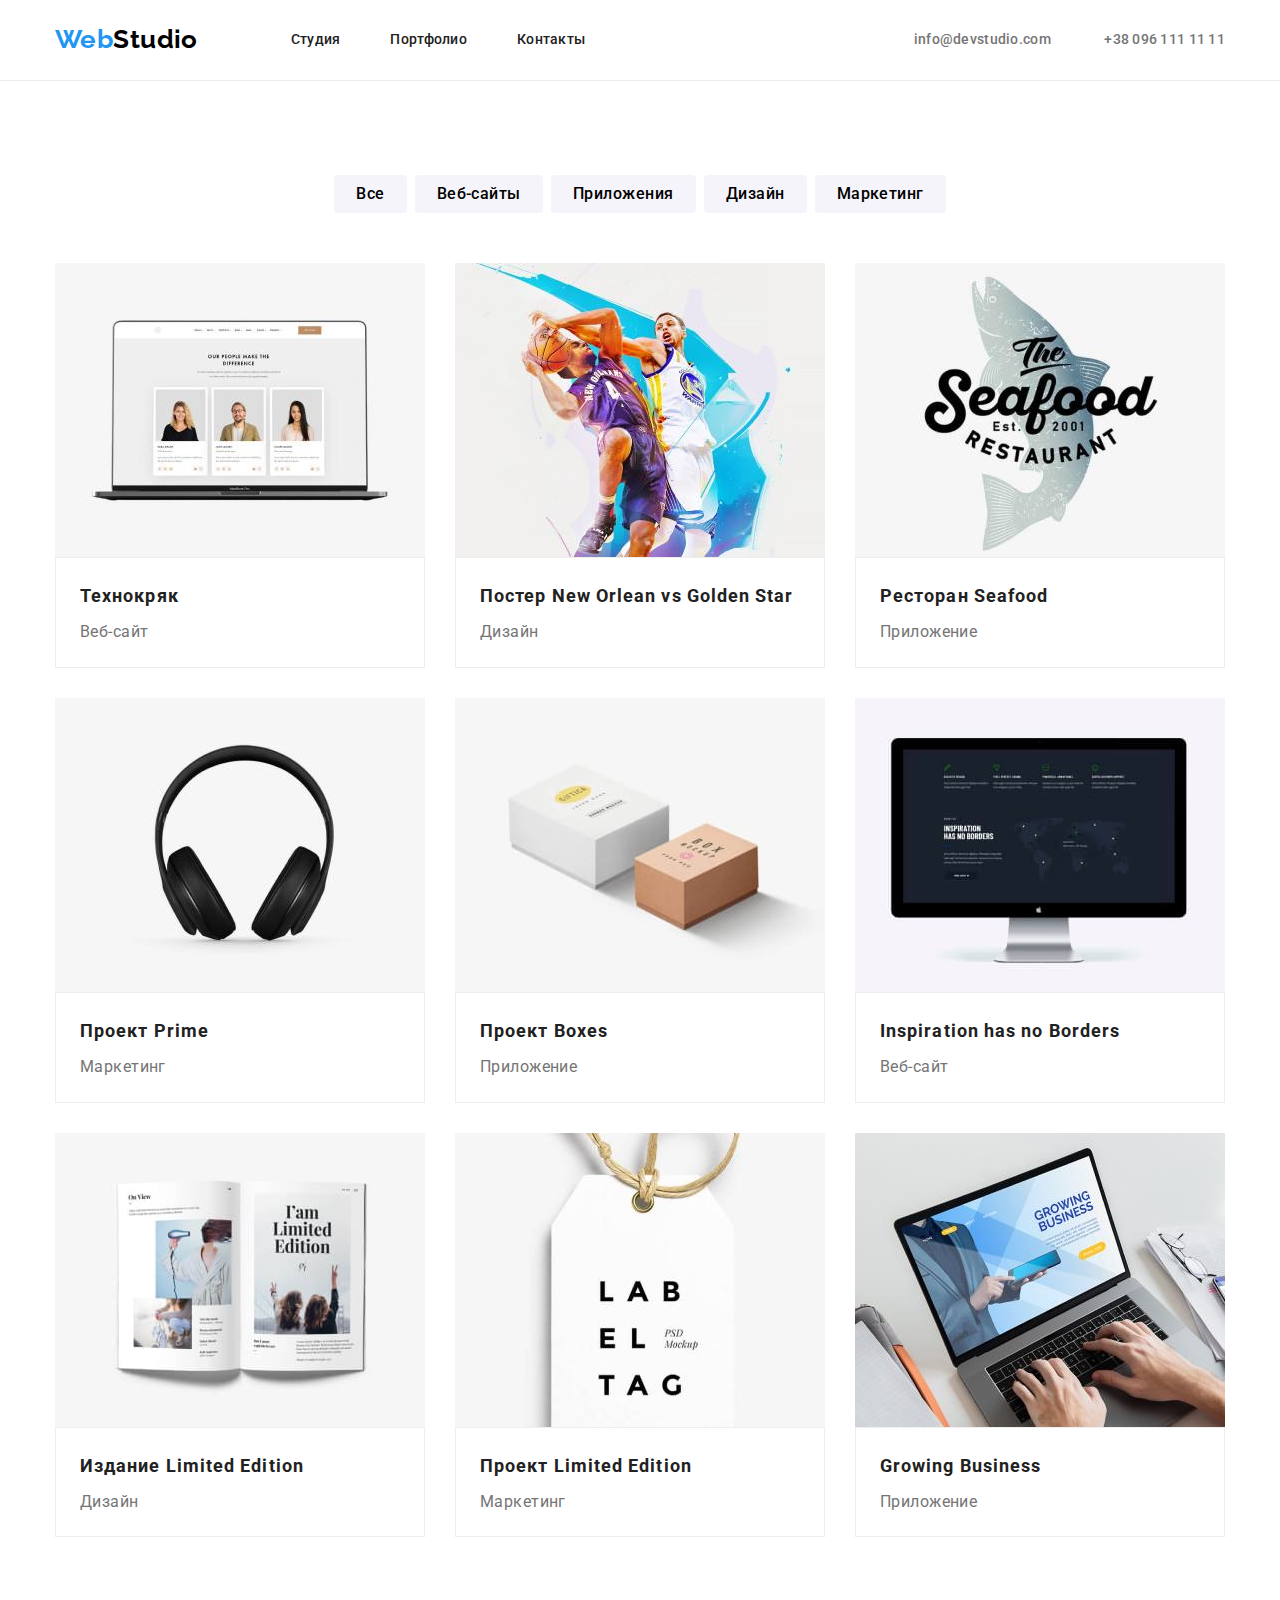
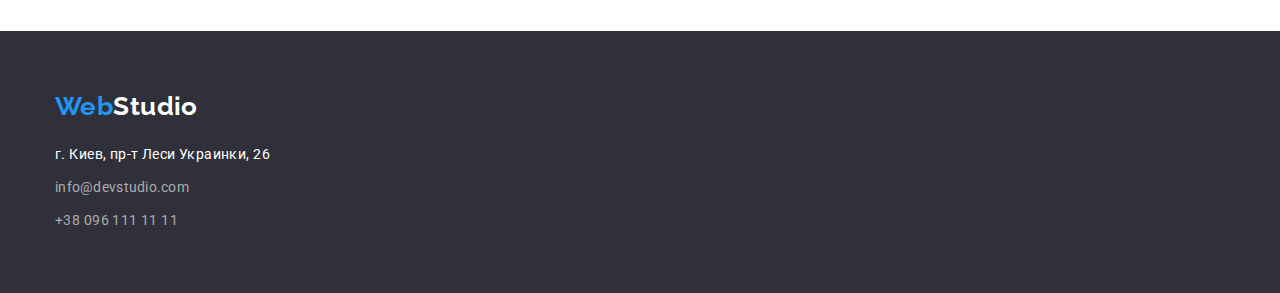
==== portfolio.html @ 9ea6a888 "Копия домашней работы номер 3" ====
<!DOCTYPE html>
<html lang="ru">

<head>
    <meta charset="UTF-8">
    <meta http-equiv="X-UA-Compatible" content="IE=edge">
    <meta name="viewport" content="width=device-width, initial-scale=1.0">
    <title>Портфолио</title>
    <link rel="preconnect" href="https://fonts.googleapis.com">
    <link rel="preconnect" href="https://fonts.gstatic.com" crossorigin>
    <link
        href="https://fonts.googleapis.com/css2?family=Raleway:wght@700&family=Roboto:wght@400;500;700;900&display=swap"
        rel="stylesheet">
    <link rel="stylesheet" href="https://cdnjs.cloudflare.com/ajax/libs/modern-normalize/1.1.0/modern-normalize.css"
        integrity="sha512-Y0MM+V6ymRKN2zStTqzQ227DWhhp4Mzdo6gnlRnuaNCbc+YN/ZH0sBCLTM4M0oSy9c9VKiCvd4Jk44aCLrNS5Q=="
        crossorigin="anonymous" referrerpolicy="no-referrer" />
    <link rel="stylesheet" href="./css/styles.css">
</head>

<body>
    <header class="header">
        <div class="container">
            <nav class="site-nav">
                <a href="" class="site-logo">Web<span class="header-logo">Studio</span></a>
                <ul class="nav-list list">
                    <li class="list-item"><a href="./index.html" class="link">Студия</a></li>
                    <li class="list-item"><a href="./portfolio.html" class="link">Портфолио</a></li>
                    <li class="list-item"><a href="" class="link">Контакты</a></li>
                </ul>
                <div class="contact-container">
                    <a href="mailto:info@devstudio.com" class="mail-link">info@devstudio.com</a>
                    <a href="tel:+380961111111" class="tel-link">+38 096 111 11 11</a>
                </div>
            </nav>
        </div>
    </header>
    <main>
        <section class="section portfolio-section">
            <div class="container">
                <div class="continer-button">
                    <h1 class="visually-hidden">Наши работы</h1>
                    <ul class="btn-list list">
                        <li class="filter-btn"><button type="button" class="btn">Все</button></li>
                        <li class="filter-btn"><button type="button" class="btn">Веб-сайты</button></li>
                        <li class="filter-btn"><button type="button" class="btn">Приложения</button></li>
                        <li class="filter-btn"><button type="button" class="btn">Дизайн</button></li>
                        <li class="filter-btn"><button type="button" class="btn">Маркетинг</button></li>
                    </ul>
                </div>

                <ul class="list-project list">
                    <li class="project-item">
                        <img src="./images/technokryak.jpg" alt="Карточки людей" width="370" class="project-img">
                        <div class="container-title">
                            <h2 class="item-title">Технокряк</h2>
                            <p class="item-text">Веб-сайт</p>
                        </div>
                    </li>
                    <li class="project-item">
                        <img src="./images/poster.jpg" alt="Постер баскетбольного матча" width="370"
                            class="project-img">
                        <div class="container-title">
                            <h2 class="item-title">Постер <span lang="en">New Orlean vs Golden Star</span></h2>
                            <p class="item-text">Дизайн</p>
                        </div>

                    </li>
                    <li class="project-item">
                        <img src="./images/seafood.jpg" alt="Эмблема ресторана" width="370" class="project-img">
                        <div class="container-title">
                            <h2 class="item-title">Ресторан <span class="en">Seafood</span></h2>
                            <p class="item-text">Приложение</p>
                        </div>

                    </li>
                    <li class="project-item"><img src="./images/project-prime.jpg" alt="Наушники на белом фоне"
                            width="370" class="project-img">
                        <div class="container-title">
                            <h2 class="item-title">Проект <span class="en">Prime</span></h2>
                            <p class="item-text">Маркетинг</p>
                        </div>

                    </li>
                    <li class="project-item">
                        <img src="./images/project-boxes.jpg" alt="Коричневая и белая коробки" width="370"
                            class="project-img">
                        <div class="container-title">
                            <h2 class="item-title">Проект <span class="en">Boxes</span></h2>
                            <p class="item-text">Приложение</p>
                        </div>

                    </li>
                    <li class="project-item"><img src="./images/inspiration.jpg" alt="Веб-сайт на мониторе" width="370"
                            class="project-img">
                        <div class="container-title">
                            <h2 class="item-title" lang="en">Inspiration has no Borders</h2>
                            <p class="item-text">Веб-сайт</p>
                        </div>

                    </li>
                    <li class="project-item"><img src="./images/limited-edition.jpg" alt="Расскрытая книга" width="370"
                            class="project-img">
                        <div class="container-title">
                            <h2 class="item-title">Издание <span class="en">Limited Edition</span></h2>
                            <p class="item-text">Дизайн</p>
                        </div>

                    </li>
                    <li class="project-item"><img src="./images/project-lab.jpg" alt="Бирка с надписью" width="370"
                            class="project-img">
                        <div class="container-title">
                            <h2 class="item-title">Проект <span class="en">Limited Edition</span></h2>
                            <p class="item-text">Маркетинг</p>
                        </div>

                    </li>
                    <li class="project-item"><img src="./images/growing-business.jpg"
                            alt="Печать на клавиатуре ноутбука" width="370" class="project-img">
                        <div class="container-title">
                            <h2 class="item-title" lang="en">Growing Business</h2>
                            <p class="item-text">Приложение</p>
                        </div>

                    </li>
                </ul>
            </div>
        </section>
    </main>
    <footer class="footer">
        <div class="container">
            <a href="" class="site-logo ">Web<span class="footer-logo">Studio</span></a>
            <address class="address">
                <p class="address-text">г. Киев, пр-т Леси Украинки, 26</p>
                <a href="mailto:info@devstudio.com" class="mail-link footer-link">info@devstudio.com</a>
                <a href="tel:+380961111111" class="tel-footer footer-link">+38 096 111 11 11</a>
            </address>
        </div>
    </footer>

</body>

</html>
---- css/styles.css ----
:root {
  --text-color: #757575;
  --contact: #757575;
  --title-color: #212121;
  --link-color: #212121;
  --link-hover-color: #2196f3;
  --logo-color: #2196f3;
  --btn-color: #2196f3;
  --filter-btn: #f5f4fa;
}
/*---------- index-------------*/
body {
  font-family: 'Roboto', sans-serif;
  font-size: 14px;
  color: var(--text-color);
  letter-spacing: 0.03em;
  line-height: 1.71;
}

h1,
h2,
h3,
h4,
h5,
h6,
p {
  margin: 0;
}

ul {
  margin: 0;
  padding: 0;
}

img {
  display: block;
}

a {
  text-decoration: none;
}
/*--------HEADER-----*/
.container {
  width: 1200px;
  padding-left: 15px;
  padding-right: 15px;
  margin: 0 auto;
  /* outline: 2px solid tomato; */
}

.section {
  padding-bottom: 94px;
  padding-top: 94px;
}

.list {
  list-style: none;
}

.visually-hidden {
  position: absolute;
  white-space: nowrap;
  width: 1px;
  height: 1px;
  overflow: hidden;
  border: 0;
  padding: 0;
  clip: rect(0 0 0 0);
  clip-path: inset(50%);
  margin: -1px;
}

.header {
  padding-top: 24px;
  padding-bottom: 25px;
  border-bottom: 1px solid #ececec;
}

.site-nav {
  display: flex;
  align-items: center;
}

.nav-list {
  display: flex;
}

.contact-container {
  margin-left: auto;
}

.site-logo {
  font-family: 'Raleway', sans-serif;
  font-size: 26px;
  line-height: calc(31 / 26);
  font-weight: 700;
  color: var(--logo-color);
  margin-right: 93px;
}

.list-item + .list-item {
  margin-left: 50px;
}

.header-logo {
  color: #000000;
}

.footer-logo {
  color: #ffffff;
}

.link {
  font-weight: 500;
  line-height: 1.14;
  letter-spacing: 0.02em;
  color: var(--link-color);
  padding-top: 32px;
  padding-bottom: 32px;
}

.link:hover,
.link:focus {
  color: var(--link-hover-color);
}

.tel-link {
  margin-left: 50px;
}

.tel-link,
.mail-link {
  font-weight: 500;
  color: var(--contact);
  letter-spacing: 0.02em;
  line-height: 1.14;
}

.tel-link:hover,
.tel-link:focus,
.mail-link:hover,
.mail-link:focus {
  color: var(--link-hover-color);
}

.hero {
  background: #2f303a;
  padding-top: 200px;
  padding-bottom: 200px;
}

.hero-title {
  color: #ffffff;
  font-weight: 900;
  font-size: 44px;
  line-height: 1.36;
  letter-spacing: 0.06em;
  text-transform: uppercase;
  text-align: center;

  margin: 0 auto;
  margin-bottom: 30px;
  width: 696px;
}

.hero-btn {
  display: block;
  font-family: 'Roboto', sans-serif;
  color: #ffffff;
  font-weight: 700;
  font-size: 16px;
  line-height: calc(30 / 16);
  letter-spacing: 0.06em;
  cursor: pointer;
  text-align: center;

  padding: 10px 32px;
  margin: 0 auto;
  border-style: var(--btn-color);
  background: var(--btn-color);
  border-radius: 4px;
  box-shadow: 0px 4px 4px rgba(0, 0, 0, 0.15);
}

.section-features {
  padding-bottom: 0px;
}

.features-title {
  color: var(--title-color);
  font-weight: 700;
  font-size: 14px;
  line-height: calc(16 / 14);
  text-transform: uppercase;
  margin-bottom: 10px;
}

.features {
  display: flex;
}

.features-list {
  width: calc(100% / 3 - 30px);
}

.features-list + .features-list {
  margin-left: 30px;
}

.benefits-list {
  display: flex;
  justify-content: center;
  margin-top: 50px;
}

.benefits-item {
  width: calc(100% / 2 - 30px);
}

.benefits-item + .benefits-item {
  margin-left: 30px;
}

.title {
  color: var(--title-color);
  font-size: 36px;
  font-weight: 700;
  line-height: calc(42 / 36);
  text-align: center;
}

.user {
  background: #f5f4fa;
}

.user-list {
  display: flex;
  margin-top: 50px;
}

.user-item {
  width: calc(100% / 3 - 30px);
  box-shadow: 0px 1px 3px rgba(0, 0, 0, 0.12), 0px 1px 1px rgba(0, 0, 0, 0.14),
    0px 2px 1px rgba(0, 0, 0, 0.2);
  border-radius: 0px 0px 4px 4px;
}

.user-item + .user-item {
  margin-left: 30px;
}

.user-subtitle {
  color: var(--title-color);
  font-size: 16px;
  font-weight: 500;
  line-height: calc(19 / 16);

  margin-bottom: 10px;
}

.user-item > .text {
  font-size: 16px;
  line-height: 1.18;
}

.container-text {
  box-sizing: border-box;
  padding-top: 30px;
  padding-bottom: 30px;
  text-align: center;
}

.footer {
  background-color: #2f303a;
  padding-top: 60px;
  padding-bottom: 60px;
}

.address > .footer-link {
  display: block;

  color: rgba(255, 255, 255, 0.6);
  font-style: normal;
  font-weight: 400;
  line-height: 1.71;

  margin-top: 9px;
}

.address-text {
  color: #ffffff;
  font-style: normal;
  margin-top: 20px;
}

/*Portfolio*/

.item-title {
  color: var(--title-color);
  font-size: 18px;
  line-height: calc(36 / 18);
  font-weight: 700;
  letter-spacing: 0.06em;
}

.item-text {
  font-size: 16px;
  line-height: 1.8;
  margin-top: 4px;
}

.container-title {
  padding: 20px 24px;
  border: 1px solid #eeeeee;
}

.list-project {
  display: flex;
  flex-wrap: wrap;
  margin-top: 50px;
}
.project-item:not(:nth-child(3n)) {
  margin-right: 30px;
}

.project-item:not(:nth-last-child(-n + 3)) {
  margin-bottom: 30px;
}

.btn-list {
  display: flex;
  justify-content: center;
}
.btn {
  font-family: 'Roboto', sans-serif;
  font-weight: 500;
  font-size: 16px;
  line-height: 1.62;
  letter-spacing: 0.03em;
  cursor: pointer;

  padding: 6px 22px;
  text-align: center;

  border-style: var(--filter-btn);
  background: var(--filter-btn);
  border-radius: 4px;
}

.btn:hover,
.btn:focus,
.btn:active {
  color: #ffffff;
  background: var(--btn-color);
  box-shadow: 0px 3px 1px rgba(0, 0, 0, 0.1), 0px 1px 2px rgba(0, 0, 0, 0.08),
    0px 2px 2px rgba(0, 0, 0, 0.12);
}

.filter-btn + .filter-btn {
  margin-left: 8px;
}
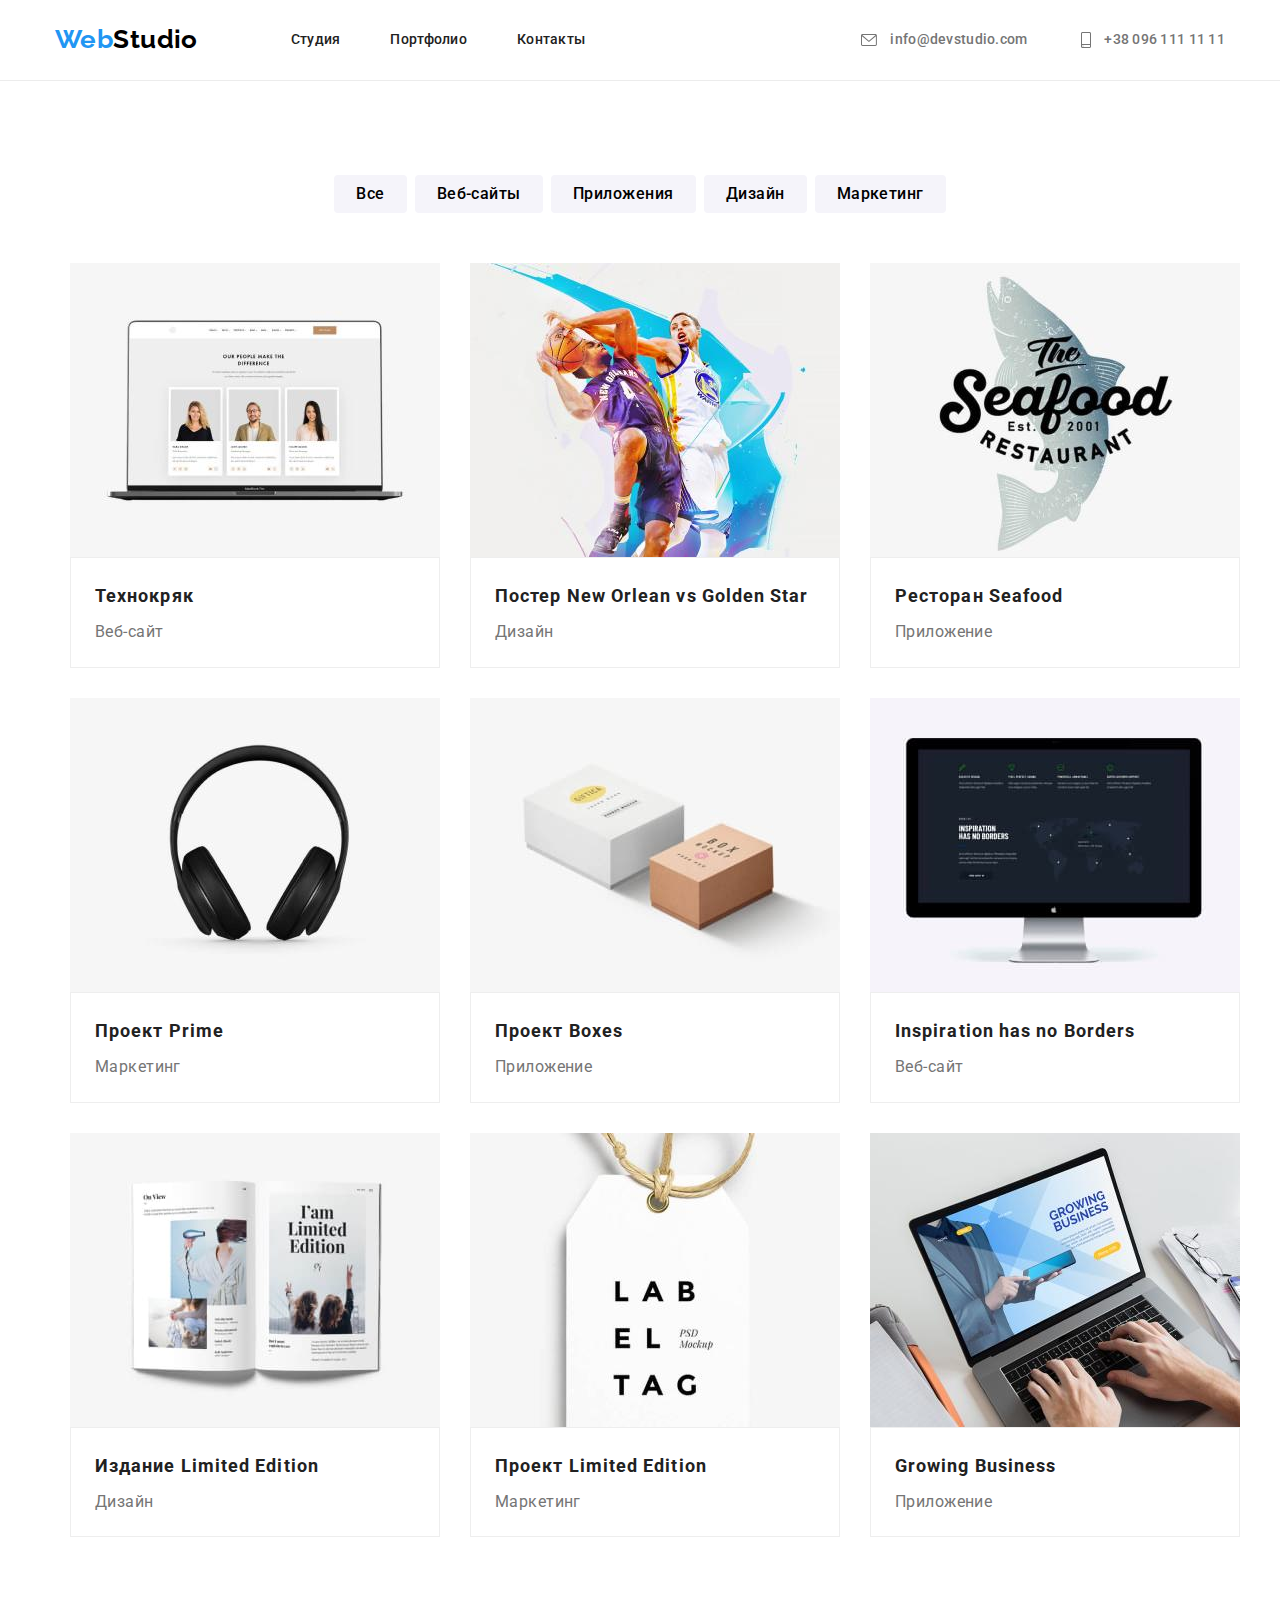
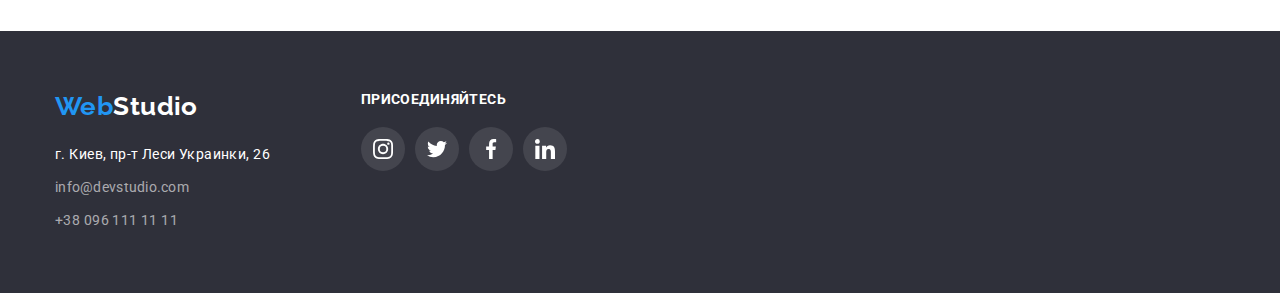
==== commit 62cf3a90: "Добавлены svg icons таке добавлен hover и focus для всех иконок" ====
--- a/portfolio.html
+++ b/portfolio.html
@@ -28,8 +28,16 @@
                     <li class="list-item"><a href="" class="link">Контакты</a></li>
                 </ul>
                 <div class="contact-container">
-                    <a href="mailto:info@devstudio.com" class="mail-link">info@devstudio.com</a>
-                    <a href="tel:+380961111111" class="tel-link">+38 096 111 11 11</a>
+                    <a href="mailto:info@devstudio.com" class="mail-link">
+                        <svg class="nav-icon" width="16" height="12">
+                            <use href="../images/icons.svg#icon-mail"></use>
+                        </svg>
+                        info@devstudio.com</a>
+                    <a href="tel:+380961111111" class="tel-link">
+                        <svg class="nav-icon" width="10" height="16">
+                            <use href="../images/icons.svg#icon-smartphone"></use>
+                        </svg>
+                        +38 096 111 11 11</a>
                 </div>
             </nav>
         </div>
@@ -47,94 +55,138 @@
                         <li class="filter-btn"><button type="button" class="btn">Маркетинг</button></li>
                     </ul>
                 </div>
+                <div class="container">
+                    <ul class="list-project list">
+                        <li class="project-item">
+                            <img src="./images/technokryak.jpg" alt="Карточки людей" class="project-img">
+                            <div class="container-title">
+                                <h2 class="item-title">Технокряк</h2>
+                                <p class="item-text">Веб-сайт</p>
+                            </div>
+                        </li>
+                        <li class="project-item">
+                            <img src="./images/poster.jpg" alt="Постер баскетбольного матча" class="project-img">
+                            <div class="container-title">
+                                <h2 class="item-title">Постер <span lang="en">New Orlean vs Golden Star</span></h2>
+                                <p class="item-text">Дизайн</p>
+                            </div>
 
-                <ul class="list-project list">
-                    <li class="project-item">
-                        <img src="./images/technokryak.jpg" alt="Карточки людей" width="370" class="project-img">
-                        <div class="container-title">
-                            <h2 class="item-title">Технокряк</h2>
-                            <p class="item-text">Веб-сайт</p>
-                        </div>
-                    </li>
-                    <li class="project-item">
-                        <img src="./images/poster.jpg" alt="Постер баскетбольного матча" width="370"
-                            class="project-img">
-                        <div class="container-title">
-                            <h2 class="item-title">Постер <span lang="en">New Orlean vs Golden Star</span></h2>
-                            <p class="item-text">Дизайн</p>
-                        </div>
+                        </li>
+                        <li class="project-item">
+                            <img src="./images/seafood.jpg" alt="Эмблема ресторана" class="project-img">
+                            <div class="container-title">
+                                <h2 class="item-title">Ресторан <span class="en">Seafood</span></h2>
+                                <p class="item-text">Приложение</p>
+                            </div>
 
-                    </li>
-                    <li class="project-item">
-                        <img src="./images/seafood.jpg" alt="Эмблема ресторана" width="370" class="project-img">
-                        <div class="container-title">
-                            <h2 class="item-title">Ресторан <span class="en">Seafood</span></h2>
-                            <p class="item-text">Приложение</p>
-                        </div>
+                        </li>
+                        <li class="project-item"><img src="./images/project-prime.jpg" alt="Наушники на белом фоне"
+                                class="project-img">
+                            <div class="container-title">
+                                <h2 class="item-title">Проект <span class="en">Prime</span></h2>
+                                <p class="item-text">Маркетинг</p>
+                            </div>
 
-                    </li>
-                    <li class="project-item"><img src="./images/project-prime.jpg" alt="Наушники на белом фоне"
-                            width="370" class="project-img">
-                        <div class="container-title">
-                            <h2 class="item-title">Проект <span class="en">Prime</span></h2>
-                            <p class="item-text">Маркетинг</p>
-                        </div>
+                        </li>
+                        <li class="project-item">
+                            <img src="./images/project-boxes.jpg" alt="Коричневая и белая коробки" class="project-img">
+                            <div class="container-title">
+                                <h2 class="item-title">Проект <span class="en">Boxes</span></h2>
+                                <p class="item-text">Приложение</p>
+                            </div>
 
-                    </li>
-                    <li class="project-item">
-                        <img src="./images/project-boxes.jpg" alt="Коричневая и белая коробки" width="370"
-                            class="project-img">
-                        <div class="container-title">
-                            <h2 class="item-title">Проект <span class="en">Boxes</span></h2>
-                            <p class="item-text">Приложение</p>
-                        </div>
+                        </li>
+                        <li class="project-item"><img src="./images/inspiration.jpg" alt="Веб-сайт на мониторе"
+                                width="370" class="project-img">
+                            <div class="container-title">
+                                <h2 class="item-title" lang="en">Inspiration has no Borders</h2>
+                                <p class="item-text">Веб-сайт</p>
+                            </div>
 
-                    </li>
-                    <li class="project-item"><img src="./images/inspiration.jpg" alt="Веб-сайт на мониторе" width="370"
-                            class="project-img">
-                        <div class="container-title">
-                            <h2 class="item-title" lang="en">Inspiration has no Borders</h2>
-                            <p class="item-text">Веб-сайт</p>
-                        </div>
+                        </li>
+                        <li class="project-item"><img src="./images/limited-edition.jpg" alt="Расскрытая книга"
+                                class="project-img">
+                            <div class="container-title">
+                                <h2 class="item-title">Издание <span class="en">Limited Edition</span></h2>
+                                <p class="item-text">Дизайн</p>
+                            </div>
 
-                    </li>
-                    <li class="project-item"><img src="./images/limited-edition.jpg" alt="Расскрытая книга" width="370"
-                            class="project-img">
-                        <div class="container-title">
-                            <h2 class="item-title">Издание <span class="en">Limited Edition</span></h2>
-                            <p class="item-text">Дизайн</p>
-                        </div>
+                        </li>
+                        <li class="project-item"><img src="./images/project-lab.jpg" alt="Бирка с надписью"
+                                class="project-img">
+                            <div class="container-title">
+                                <h2 class="item-title">Проект <span class="en">Limited Edition</span></h2>
+                                <p class="item-text">Маркетинг</p>
+                            </div>
 
-                    </li>
-                    <li class="project-item"><img src="./images/project-lab.jpg" alt="Бирка с надписью" width="370"
-                            class="project-img">
-                        <div class="container-title">
-                            <h2 class="item-title">Проект <span class="en">Limited Edition</span></h2>
-                            <p class="item-text">Маркетинг</p>
-                        </div>
+                        </li>
+                        <li class="project-item"><img src="./images/growing-business.jpg"
+                                alt="Печать на клавиатуре ноутбука" class="project-img">
+                            <div class="container-title">
+                                <h2 class="item-title" lang="en">Growing Business</h2>
+                                <p class="item-text">Приложение</p>
+                            </div>
 
-                    </li>
-                    <li class="project-item"><img src="./images/growing-business.jpg"
-                            alt="Печать на клавиатуре ноутбука" width="370" class="project-img">
-                        <div class="container-title">
-                            <h2 class="item-title" lang="en">Growing Business</h2>
-                            <p class="item-text">Приложение</p>
-                        </div>
-
-                    </li>
-                </ul>
+                        </li>
+                    </ul>
+                </div>
             </div>
         </section>
     </main>
     <footer class="footer">
         <div class="container">
-            <a href="" class="site-logo ">Web<span class="footer-logo">Studio</span></a>
-            <address class="address">
-                <p class="address-text">г. Киев, пр-т Леси Украинки, 26</p>
-                <a href="mailto:info@devstudio.com" class="mail-link footer-link">info@devstudio.com</a>
-                <a href="tel:+380961111111" class="tel-footer footer-link">+38 096 111 11 11</a>
-            </address>
+            <div class="addres">
+                <a href="" class="site-logo">Web<span class="footer-logo">Studio</span></a>
+                <address class="address">
+                    <p class="address-text">г. Киев, пр-т Леси Украинки, 26</p>
+                    <a href="mailto:info@devstudio.com" class="mail-link footer-link">info@devstudio.com</a>
+                    <a href="tel:+380961111111" class="tel-footer footer-link">+38 096 111 11 11</a>
+                </address>
+            </div>
+            <div class="container-social-link">
+                <h3 class="footer-title">Присоединяйтесь</h3>
+
+                <ul class="social-list-footer list">
+                    <li class="social-item-footer">
+                        <a href="" class="social-link">
+                            <svg width="20" height="20" class="user-social-icon">
+                                <use href="./images/icons.svg#icon-instagram">
+                                </use>
+                            </svg>
+                        </a>
+                    </li>
+                    <li class="social-item-footer">
+                        <a href="" class="social-link">
+                            <svg width="20" height="20" class="user-social-icon">
+                                <use href="./images/icons.svg#icon-twitter">
+                                </use>
+
+                            </svg>
+                        </a>
+                    </li>
+                    <li class="social-item-footer">
+                        <a href="" class="social-link">
+                            <svg width="20" height="20" class="user-social-icon">
+                                <use href="./images/icons.svg#icon-facebook">
+                                </use>
+
+                            </svg>
+                        </a>
+                    </li>
+                    <li class="social-item-footer">
+                        <a href="" class="social-link">
+                            <svg width="20" height="20" class="user-social-icon">
+                                <use href="./images/icons.svg#icon-linkedin">
+                                </use>
+
+                            </svg>
+                        </a>
+                    </li>
+                </ul>
+
+            </div>
         </div>
+
     </footer>
 
 </body>
--- a/css/styles.css
+++ b/css/styles.css
@@ -7,6 +7,9 @@
   --logo-color: #2196f3;
   --btn-color: #2196f3;
   --filter-btn: #f5f4fa;
+  --social-link: #afb1b8;
+  --footer-title: #ffffff;
+  --company-color: #afb1b8;
 }
 /*---------- index-------------*/
 body {
@@ -136,6 +139,12 @@
   line-height: 1.14;
 }
 
+.nav-icon {
+  vertical-align: middle;
+  margin-right: 10px;
+  fill: currentColor;
+}
+
 .tel-link:hover,
 .tel-link:focus,
 .mail-link:hover,
@@ -144,7 +153,13 @@
 }
 
 .hero {
-  background: #2f303a;
+  max-width: 1600px;
+  background-image: linear-gradient(rgba(47, 48, 58, 0.4), rgba(47, 48, 58, 0.4)),
+    url(../images/background.jpg);
+  background-color: #2f303a;
+  background-repeat: no-repeat;
+  background-size: cover;
+  background-position: center;
   padding-top: 200px;
   padding-bottom: 200px;
 }
@@ -199,11 +214,18 @@
   display: flex;
 }
 
-.features-list {
+.features-item {
   width: calc(100% / 3 - 30px);
 }
 
-.features-list + .features-list {
+.features-icon {
+  padding: 25px 100px;
+  background: #f5f4fa;
+  border-radius: 4px;
+  margin-bottom: 30px;
+}
+
+.features-item + .features-item {
   margin-left: 30px;
 }
 
@@ -270,15 +292,119 @@
   text-align: center;
 }
 
+.social-list {
+  width: 270px;
+  display: flex;
+  justify-content: center;
+  margin-top: 16px;
+}
+
+.social-link {
+  display: flex;
+  align-items: center;
+  justify-content: center;
+  width: 44px;
+  height: 44px;
+  color: var(--social-link);
+}
+.user-social-icon {
+  fill: currentColor;
+}
+
+.social-link:hover,
+.social-link:focus {
+  background-color: var(--link-hover-color);
+  border-radius: 50%;
+  color: var(--filter-btn);
+}
+
+.social-item + .social-item {
+  margin-left: 10px;
+}
+
+.company-list {
+  display: flex;
+  margin-top: 50px;
+}
+
+.company-link {
+  display: flex;
+  justify-content: center;
+  align-items: center;
+  padding: 16px 32px;
+  width: 170px;
+  height: 92px;
+  border: 1px solid var(--company-color);
+  box-sizing: border-box;
+  border-radius: 4px;
+  color: var(--company-color);
+}
+
+.company-item + .company-item {
+  margin-left: 30px;
+}
+
+.company-icon {
+  fill: currentColor;
+}
+
+.company-link:hover,
+.company-link:focus {
+  color: var(--link-hover-color);
+  border-color: var(--link-hover-color);
+}
+
 .footer {
   background-color: #2f303a;
   padding-top: 60px;
   padding-bottom: 60px;
 }
 
-.address > .footer-link {
-  display: block;
-
+.footer > .container {
+  display: flex;
+}
+
+.footer-title {
+  color: var(--footer-title);
+  font-size: 14px;
+  line-height: 16px;
+  letter-spacing: 0.03em;
+  text-transform: uppercase;
+  font-weight: 700;
+}
+
+.social-list-footer {
+  display: flex;
+  margin-top: 20px;
+  align-items: baseline;
+  justify-content: start;
+}
+
+.social-item-footer + .social-item-footer {
+  margin-left: 10px;
+}
+
+.container-social-link {
+  margin-left: 70px;
+}
+
+.social-item-footer > .social-link {
+  background-color: rgba(255, 255, 255, 0.1);
+  border-radius: 50%;
+  color: #ffffff;
+}
+
+.social-item-footer > .social-link:hover,
+.social-item-footer > .social-link:focus {
+  background-color: var(--link-hover-color);
+}
+
+.user-social-icon {
+  fill: currentColor;
+}
+
+.footer-link {
+  display: flex;
   color: rgba(255, 255, 255, 0.6);
   font-style: normal;
   font-weight: 400;
@@ -319,6 +445,20 @@
   flex-wrap: wrap;
   margin-top: 50px;
 }
+
+.project-item {
+  width: 370px;
+}
+
+.project-item:hover {
+  border: 1px solid #eeeeee;
+  box-sizing: border-box;
+  box-shadow: 0px 1px 1px rgba(0, 0, 0, 0.12), 0px 4px 4px rgba(0, 0, 0, 0.06),
+    1px 4px 6px rgba(0, 0, 0, 0.16);
+
+  cursor: pointer;
+}
+
 .project-item:not(:nth-child(3n)) {
   margin-right: 30px;
 }
